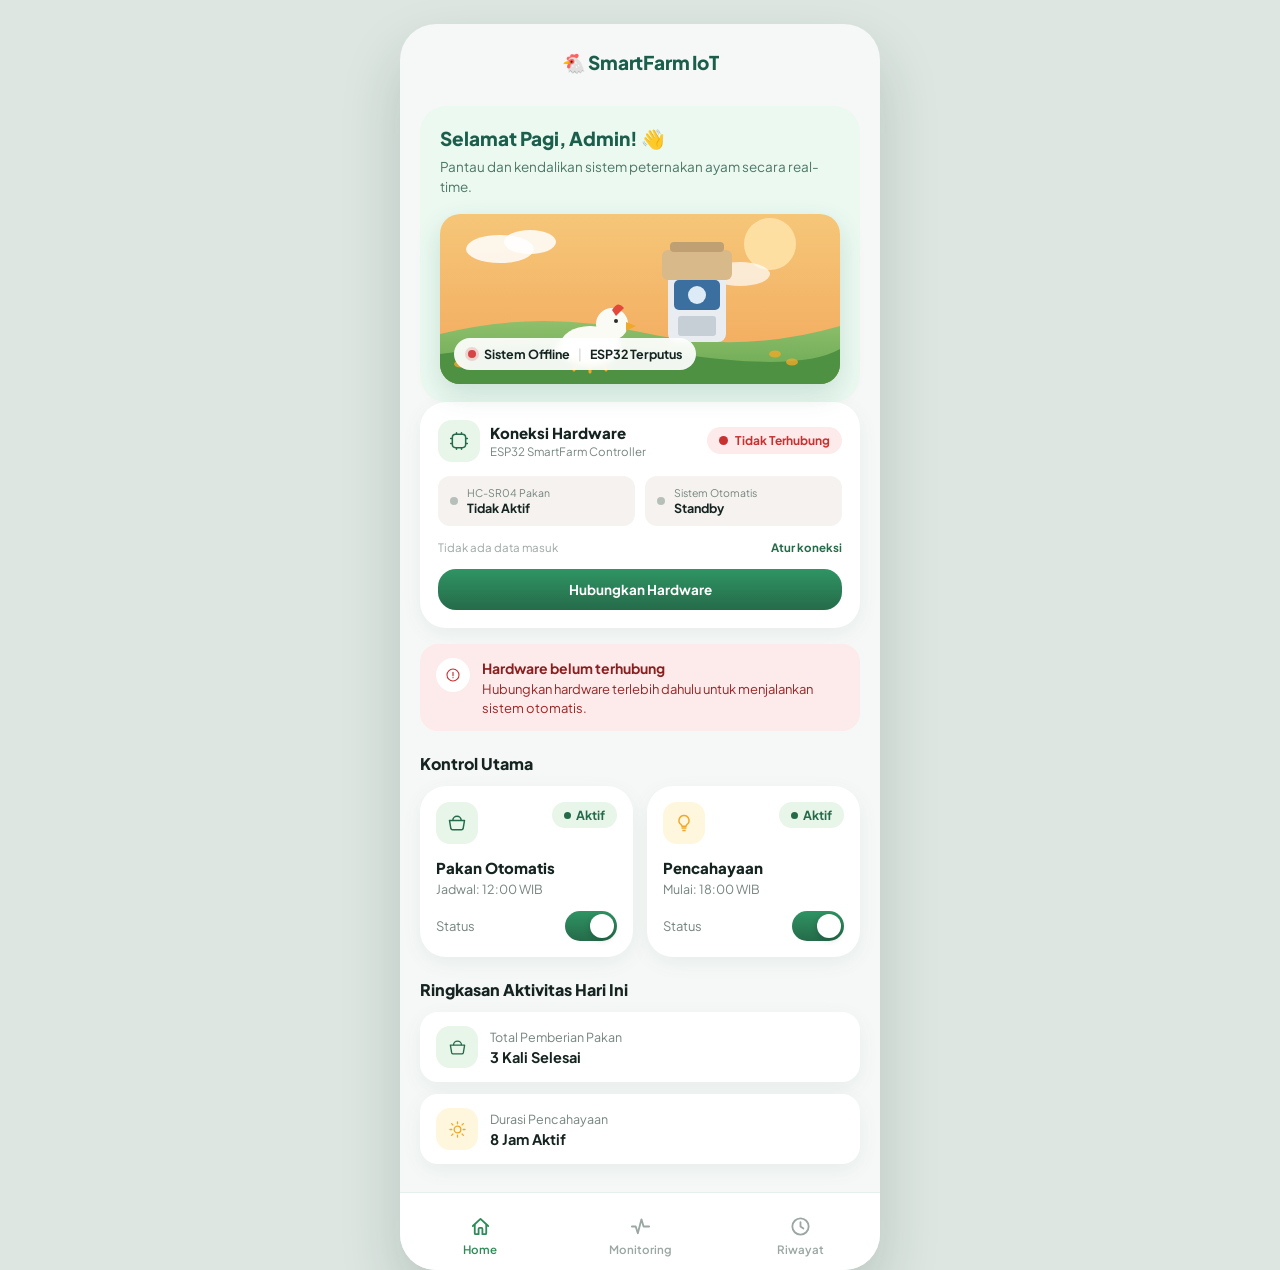
==== index.html @ 2bcd1211 "add SmartFarm application" ====
<!DOCTYPE html>
<html lang="id">
<head>
<meta charset="UTF-8">
<meta name="viewport" content="width=device-width, initial-scale=1, viewport-fit=cover">
<title>SmartFarm IoT — Beranda</title>
<link rel="stylesheet" href="css/base.css">
<link rel="stylesheet" href="css/hardware.css">
<link rel="stylesheet" href="css/home.css">
</head>
<body>
<div class="app-shell">

  <header class="topbar center-title">
    <span class="topbar-title">🐔 SmartFarm IoT</span>
  </header>

  <main class="page-content">

    <section class="welcome-card">
      <h1 id="greeting">Selamat Pagi, Admin! 👋</h1>
      <p>Pantau dan kendalikan sistem peternakan ayam secara real-time.</p>

      <div class="hero-banner" id="heroBanner">
        <svg viewBox="0 0 400 190" preserveAspectRatio="xMidYMid slice" class="hero-svg" aria-hidden="true">
          <defs>
            <linearGradient id="skyGrad" x1="0" y1="0" x2="0" y2="1">
              <stop offset="0" stop-color="#F6C87A"/>
              <stop offset="1" stop-color="#F2A65A"/>
            </linearGradient>
            <linearGradient id="groundGrad" x1="0" y1="0" x2="0" y2="1">
              <stop offset="0" stop-color="#8FBF6B"/>
              <stop offset="1" stop-color="#5FA24B"/>
            </linearGradient>
          </defs>
          <rect width="400" height="190" fill="url(#skyGrad)"/>
          <circle cx="330" cy="40" r="26" fill="#FFE3A8" opacity=".9"/>
          <ellipse cx="60" cy="45" rx="34" ry="14" fill="#fff" opacity=".85"/>
          <ellipse cx="90" cy="38" rx="26" ry="12" fill="#fff" opacity=".85"/>
          <ellipse cx="300" cy="70" rx="30" ry="12" fill="#fff" opacity=".7"/>
          <path d="M0 130 Q100 105 200 128 T400 122 V190 H0 Z" fill="url(#groundGrad)"/>
          <path d="M0 150 Q120 132 240 150 T400 145 V190 H0 Z" fill="#4E9142"/>
          <!-- feeder machine -->
          <g transform="translate(228,68)">
            <rect x="0" y="0" width="58" height="70" rx="8" fill="#E9EDF1"/>
            <rect x="6" y="8" width="46" height="30" rx="5" fill="#3B6FA0"/>
            <circle cx="29" cy="23" r="9" fill="#DDEBF7"/>
            <rect x="10" y="44" width="38" height="20" rx="3" fill="#C7CFD6"/>
            <rect x="-6" y="-22" width="70" height="30" rx="6" fill="#D8B98A"/>
            <rect x="2" y="-30" width="54" height="10" rx="4" fill="#BFA073"/>
          </g>
          <!-- chicken -->
          <g transform="translate(120,96)">
            <ellipse cx="30" cy="46" rx="30" ry="20" fill="#FBFBF6"/>
            <circle cx="52" cy="24" r="16" fill="#FBFBF6"/>
            <path d="M52 10 q6 -10 12 -2 q-4 4 -8 8Z" fill="#E4483B"/>
            <path d="M66 22 l10 4 -10 5Z" fill="#EFA92A"/>
            <circle cx="56" cy="21" r="2" fill="#2b2b2b"/>
            <path d="M6 40 q-10 4 -14 14 q10 0 16 -6Z" fill="#FBFBF6"/>
            <path d="M18 60 l-4 10M30 62 l0 10M42 60 l4 10" stroke="#EFA92A" stroke-width="3" stroke-linecap="round"/>
          </g>
          <ellipse cx="335" cy="150" rx="6" ry="3.5" fill="#EFA92A" opacity=".8"/>
          <ellipse cx="352" cy="158" rx="6" ry="3.5" fill="#EFA92A" opacity=".8"/>
          <ellipse cx="20" cy="160" rx="6" ry="3.5" fill="#EFA92A" opacity=".8"/>
        </svg>

        <div class="hero-status">
          <span class="dot-live" id="heroDot"></span>
          <span id="heroStatusText">Sistem Online</span>
          <span class="hero-sep">|</span>
          <span id="heroHwText">ESP32 Terhubung</span>
        </div>
      </div>
    </section>

    <section class="card hw-card" id="hwCard">
      <div class="hw-head">
        <div class="hw-head-left">
          <span class="control-ico ico-green" id="hwIcon">
            <svg width="20" height="20" viewBox="0 0 24 24" fill="none"><rect x="4" y="4" width="16" height="16" rx="4" stroke="currentColor" stroke-width="1.8"/><path d="M9 4V2M15 4V2M9 22v-2M15 22v-2M4 9H2M4 15H2M22 9h-2M22 15h-2" stroke="currentColor" stroke-width="1.8" stroke-linecap="round"/></svg>
          </span>
          <div style="min-width:0;">
            <div class="hw-title">Koneksi Hardware</div>
            <div class="hw-sub" id="hwSubText">ESP32 SmartFarm Controller</div>
          </div>
        </div>
        <span class="hw-pill on" id="hwPill"><span class="hw-dot"></span><span id="hwPillText">Terhubung</span></span>
      </div>

      <div class="hw-sensor-grid">
        <div class="hw-sensor-item on" id="hwSensorPakan">
          <span class="hw-dot"></span>
          <div class="hw-sensor-text"><span>HC-SR04 Pakan</span><strong id="hwSensorPakanText">Aktif</strong></div>
        </div>
        <div class="hw-sensor-item on" id="hwSensorCahaya">
          <span class="hw-dot"></span>
          <div class="hw-sensor-text"><span>Sistem Otomatis</span><strong id="hwSensorOtomatisText">Aktif</strong></div>
        </div>
      </div>

      <div class="hw-meta">
        <span id="hwLastSeen">Data terakhir: baru saja</span>
        <a class="hw-manage-link" href="hubungkan-esp32.html">Atur koneksi</a>
      </div>

      <button class="hw-connect-btn" id="hwConnectBtn" hidden>Hubungkan Hardware</button>
    </section>

    <div class="warning-banner" id="hwWarningBanner" hidden>
      <span class="info-ico">
        <svg width="16" height="16" viewBox="0 0 24 24" fill="none"><circle cx="12" cy="12" r="9" stroke="currentColor" stroke-width="1.6"/><path d="M12 8v5M12 16v.01" stroke="currentColor" stroke-width="1.8" stroke-linecap="round"/></svg>
      </span>
      <p><strong>Hardware belum terhubung</strong>Hubungkan hardware terlebih dahulu untuk menjalankan sistem otomatis.</p>
    </div>

    <h2 class="section-title">Kontrol Utama</h2>
    <div class="control-grid">
      <a class="control-card" href="pakan-otomatis.html">
        <div class="control-top">
          <span class="control-ico ico-green">
            <svg width="20" height="20" viewBox="0 0 24 24" fill="none"><path d="M3 9h18l-1.6 9.6A2 2 0 0 1 17.43 20H6.57a2 2 0 0 1-1.97-1.4L3 9Z" stroke="currentColor" stroke-width="1.8" stroke-linejoin="round"/><path d="M7 9a5 5 0 0 1 10 0" stroke="currentColor" stroke-width="1.8"/></svg>
          </span>
          <span class="badge badge-green" id="badgePakan"><span class="badge-dot"></span>Aktif</span>
        </div>
        <h3>Pakan Otomatis</h3>
        <p class="muted" id="jadwalPakanText">Jadwal: 12:00 WIB</p>
        <div class="control-status">
          <span class="muted">Status</span>
          <button class="switch" data-key="pakanOtomatis" data-nav-stop></button>
        </div>
      </a>

      <a class="control-card" href="lampu-otomatis.html">
        <div class="control-top">
          <span class="control-ico ico-yellow">
            <svg width="20" height="20" viewBox="0 0 24 24" fill="none"><path d="M9 18h6M10 21h4M12 3a6 6 0 0 0-3.6 10.8c.6.45 1.1 1.24 1.1 2.05V16h5v-.15c0-.81.5-1.6 1.1-2.05A6 6 0 0 0 12 3Z" stroke="currentColor" stroke-width="1.8" stroke-linejoin="round"/></svg>
          </span>
          <span class="badge badge-green" id="badgeLampu"><span class="badge-dot"></span>Aktif</span>
        </div>
        <h3>Pencahayaan</h3>
        <p class="muted" id="jadwalLampuText">Mulai: 18:00 WIB</p>
        <div class="control-status">
          <span class="muted">Status</span>
          <button class="switch" data-key="lampuOtomatis" data-nav-stop></button>
        </div>
      </a>
    </div>

    <h2 class="section-title">Ringkasan Aktivitas Hari Ini</h2>
    <div class="summary-list">
      <div class="summary-item">
        <span class="control-ico ico-green">
          <svg width="19" height="19" viewBox="0 0 24 24" fill="none"><path d="M3 9h18l-1.6 9.6A2 2 0 0 1 17.43 20H6.57a2 2 0 0 1-1.97-1.4L3 9Z" stroke="currentColor" stroke-width="1.7" stroke-linejoin="round"/><path d="M7 9a5 5 0 0 1 10 0" stroke="currentColor" stroke-width="1.7"/></svg>
        </span>
        <div class="summary-text">
          <span class="muted">Total Pemberian Pakan</span>
          <strong id="totalPakanText">3 Kali Selesai</strong>
        </div>
      </div>
      <div class="summary-item">
        <span class="control-ico ico-yellow">
          <svg width="19" height="19" viewBox="0 0 24 24" fill="none"><circle cx="12" cy="12" r="4.2" stroke="currentColor" stroke-width="1.7"/><path d="M12 2.5v2.3M12 19.2v2.3M4.6 4.6l1.6 1.6M17.8 17.8l1.6 1.6M2.5 12h2.3M19.2 12h2.3M4.6 19.4l1.6-1.6M17.8 6.2l1.6-1.6" stroke="currentColor" stroke-width="1.7" stroke-linecap="round"/></svg>
        </span>
        <div class="summary-text">
          <span class="muted">Durasi Pencahayaan</span>
          <strong id="durasiLampuText">8 Jam Aktif</strong>
        </div>
      </div>
    </div>

  </main>

  <nav class="bottom-nav">
    <a class="nav-item active" href="index.html">
      <svg viewBox="0 0 24 24" fill="none"><path d="M4 11.5 12 4l8 7.5" stroke="currentColor" stroke-width="1.9" stroke-linecap="round" stroke-linejoin="round"/><path d="M6 10v9a1 1 0 0 0 1 1h3v-5.5a1 1 0 0 1 1-1h2a1 1 0 0 1 1 1V20h3a1 1 0 0 0 1-1v-9" stroke="currentColor" stroke-width="1.9" stroke-linejoin="round"/></svg>
      <span>Home</span>
    </a>
    <a class="nav-item" href="monitoring.html">
      <svg viewBox="0 0 24 24" fill="none"><path d="M3 12h4l2.2 7L13 4.5 15.2 12H21" stroke="currentColor" stroke-width="1.9" stroke-linecap="round" stroke-linejoin="round"/></svg>
      <span>Monitoring</span>
    </a>
    <a class="nav-item" href="riwayat.html">
      <svg viewBox="0 0 24 24" fill="none"><circle cx="12" cy="12" r="8.5" stroke="currentColor" stroke-width="1.9"/><path d="M12 7.5V12l3 2" stroke="currentColor" stroke-width="1.9" stroke-linecap="round" stroke-linejoin="round"/></svg>
      <span>Riwayat</span>
    </a>
  </nav>
</div>

<script src="js/shared.js"></script>
<script src="js/hardware.js"></script>
<script src="js/automation.js"></script>
<script src="js/home.js"></script>
</body>
</html>
---- css/base.css ----
/* =========================================================
   SmartFarm IoT — Base styles, design tokens, shared components
   ========================================================= */

@import url('https://fonts.googleapis.com/css2?family=Plus+Jakarta+Sans:wght@400;500;600;700;800&display=swap');

:root{
  /* Colors */
  --bg:#F6F8F7;
  --bg-mint:#EBF9F1;
  --white:#FFFFFF;
  --green-dark:#1B5E4B;
  --green:#2E8B57;
  --green-deep:#2F6B57;
  --green-700:#256B4A;
  --badge-bg:#E8F5E9;
  --yellow-bg:#FEF6DD;
  --yellow:#EFA92A;
  --orange:#FF5F2D;
  --orange-bg:#FFF0EB;
  --blue-bg:#E8EEFB;
  --blue:#3B5BDB;
  --text:#152420;
  --text-muted:#75847E;
  --text-soft:#9AA7A2;
  --border:#E7EFEB;
  --white-60:rgba(255,255,255,.6);

  /* Radius */
  --r-lg:26px;
  --r-md:18px;
  --r-sm:12px;
  --r-pill:999px;

  /* Shadow */
  --shadow-card:0 6px 20px rgba(27,94,75,.07);
  --shadow-fab:0 10px 24px rgba(46,139,87,.28);

  /* Layout */
  --app-max:480px;
  --topbar-h:64px;
  --navbar-h:78px;

  --font: 'Plus Jakarta Sans', -apple-system, BlinkMacSystemFont, 'Segoe UI', sans-serif;
}

*,*::before,*::after{ box-sizing:border-box; }
html,body{ height:100%; }
body{
  margin:0;
  font-family:var(--font);
  background:var(--bg);
  color:var(--text);
  -webkit-font-smoothing:antialiased;
  text-rendering:optimizeLegibility;
}
h1,h2,h3,p,ul{ margin:0; }
ul{ list-style:none; padding:0; }
button{ font-family:inherit; }
a{ text-decoration:none; color:inherit; }
img{ max-width:100%; display:block; }
input{ font-family:inherit; }

:focus-visible{
  outline:2.5px solid var(--green);
  outline-offset:2px;
}

/* ---------- App shell ---------- */
.app-shell{
  max-width:var(--app-max);
  min-height:100dvh;
  margin:0 auto;
  background:var(--bg);
  position:relative;
  display:flex;
  flex-direction:column;
  overflow-x:hidden;
}

.page-content{
  flex:1;
  padding:18px 20px calc(var(--navbar-h) + 28px);
}

/* Wider screens: frame the app like a phone */
@media (min-width:560px){
  body{ background:#DDE6E1; }
  .app-shell{
    margin:24px auto;
    min-height:calc(100dvh - 48px);
    border-radius:36px;
    box-shadow:0 30px 60px rgba(20,50,40,.18);
    overflow:hidden;
  }
}

/* ---------- Top bar ---------- */
.topbar{
  display:flex;
  align-items:center;
  gap:12px;
  padding:18px 20px 6px;
  min-height:var(--topbar-h);
}
.topbar.center-title{
  display:grid;
  grid-template-columns:42px 1fr 42px;
  align-items:center;
  column-gap:8px;
  position:relative;
}
.topbar-title{
  font-size:19px;
  font-weight:800;
  color:var(--green-dark);
  letter-spacing:-.2px;
}
.topbar.center-title .topbar-title{
  grid-column:2;
  text-align:center;
  justify-self:center;
  overflow:hidden;
  text-overflow:ellipsis;
  white-space:nowrap;
  max-width:100%;
}
.topbar.center-title .icon-btn:first-of-type{ grid-column:1; }
.topbar.center-title .icon-btn:last-of-type:not(:first-of-type){ grid-column:3; justify-self:end; }
.icon-btn{
  width:42px; height:42px;
  border-radius:50%;
  border:none;
  background:var(--white);
  display:flex; align-items:center; justify-content:center;
  box-shadow:var(--shadow-card);
  cursor:pointer;
  color:var(--green-dark);
  flex-shrink:0;
  transition:transform .15s ease, box-shadow .15s ease;
}
.icon-btn:active{ transform:scale(.92); }
.icon-btn.spacer{ visibility:hidden; }

/* ---------- Cards ---------- */
.card{
  background:var(--white);
  border-radius:var(--r-lg);
  box-shadow:var(--shadow-card);
  padding:18px;
}

/* ---------- Buttons ---------- */
.btn{
  display:flex; align-items:center; justify-content:center;
  gap:8px;
  width:100%;
  padding:16px 18px;
  border-radius:var(--r-md);
  font-size:15.5px;
  font-weight:700;
  border:none;
  cursor:pointer;
  transition:transform .12s ease, filter .15s ease, background .15s ease;
  -webkit-tap-highlight-color:transparent;
}
.btn:active{ transform:scale(.98); }
.btn-primary{
  background:linear-gradient(180deg,#2F9463,var(--green-700));
  color:#fff;
  box-shadow:0 10px 22px rgba(46,139,87,.28);
}
.btn-primary:active{ filter:brightness(.96); }
.btn-outline{
  background:var(--white);
  color:var(--green-700);
  border:1.5px solid var(--green-700);
}
.btn-outline:active{ background:var(--badge-bg); }
.btn-orange{
  background:linear-gradient(180deg,#FF6B3D,#F0491A);
  color:#fff;
  box-shadow:0 10px 22px rgba(255,95,45,.28);
}
.btn[disabled]{ opacity:.5; cursor:not-allowed; transform:none; }

/* ---------- Badges ---------- */
.badge{
  display:inline-flex; align-items:center; gap:5px;
  font-size:12.5px; font-weight:700;
  padding:5px 12px;
  border-radius:var(--r-pill);
  white-space:nowrap;
}
.badge-green{ background:var(--badge-bg); color:var(--green-700); }
.badge-yellow{ background:var(--yellow-bg); color:#A46B04; }
.badge-orange{ background:var(--orange-bg); color:#D8451A; }
.badge-blue{ background:var(--blue-bg); color:var(--blue); }
.badge-dot{
  width:7px; height:7px; border-radius:50%;
  background:currentColor;
  flex-shrink:0;
}

/* ---------- Toggle switch ---------- */
.switch{
  position:relative;
  width:52px; height:30px;
  border-radius:var(--r-pill);
  background:#DCE3E0;
  border:none;
  cursor:pointer;
  flex-shrink:0;
  transition:background .25s ease;
  padding:3px;
}
.switch::after{
  content:'';
  position:absolute;
  top:3px; left:3px;
  width:24px; height:24px;
  border-radius:50%;
  background:#fff;
  box-shadow:0 2px 6px rgba(0,0,0,.18);
  transition:transform .25s cubic-bezier(.4,0,.2,1);
}
.switch.on{ background:linear-gradient(180deg,#2F9463,var(--green-700)); }
.switch.on::after{ transform:translateX(22px); }

/* ---------- Bottom nav ---------- */
.bottom-nav{
  position:fixed;
  left:0; right:0; bottom:0;
  max-width:var(--app-max);
  margin:0 auto;
  height:var(--navbar-h);
  background:var(--white);
  display:flex;
  border-top:1px solid var(--border);
  padding-bottom:env(safe-area-inset-bottom);
  z-index:40;
}
@media (min-width:560px){
  .bottom-nav{ position:absolute; }
}
.nav-item{
  flex:1;
  display:flex; flex-direction:column; align-items:center; justify-content:center;
  gap:4px;
  background:none; border:none;
  color:var(--text-soft);
  cursor:pointer;
  padding-top:8px;
}
.nav-item svg{ width:23px; height:23px; }
.nav-item span{ font-size:11.5px; font-weight:600; }
.nav-item.active{ color:var(--green); }

/* ---------- Icon chips (shared across pages) ---------- */
.control-ico{
  width:42px; height:42px;
  border-radius:14px;
  display:flex; align-items:center; justify-content:center;
  flex-shrink:0;
}
.ico-green{ background:var(--badge-bg); color:var(--green-700); }
.ico-yellow{ background:var(--yellow-bg); color:var(--yellow); }
.ico-plus{ background:var(--badge-bg); color:var(--green-700); }

/* ---------- Section heading ---------- */
.section-title{
  font-size:16px;
  font-weight:800;
  color:var(--text);
  margin:22px 0 12px;
}
.section-title:first-child{ margin-top:0; }

/* ---------- Info banner ---------- */
.info-banner{
  display:flex;
  gap:12px;
  align-items:flex-start;
  background:var(--badge-bg);
  border-radius:var(--r-md);
  padding:14px 16px;
}
.info-banner .info-ico{
  width:34px;height:34px;border-radius:50%;
  background:#fff;
  display:flex;align-items:center;justify-content:center;
  flex-shrink:0;
  color:var(--green-700);
}
.info-banner p{ font-size:13px; color:var(--green-700); line-height:1.45; }
.info-banner strong{ display:block; font-size:14px; margin-bottom:2px; color:var(--green-dark); }

/* ---------- Toast ---------- */
.toast{
  position:fixed;
  left:50%;
  bottom:calc(var(--navbar-h) + 18px);
  transform:translateX(-50%) translateY(20px);
  background:var(--green-dark);
  color:#fff;
  padding:13px 22px;
  border-radius:var(--r-pill);
  font-size:13.5px;
  font-weight:600;
  box-shadow:0 14px 30px rgba(0,0,0,.22);
  opacity:0;
  pointer-events:none;
  transition:opacity .25s ease, transform .25s ease;
  z-index:80;
  max-width:88%;
  text-align:center;
  white-space:nowrap;
  overflow:hidden;
  text-overflow:ellipsis;
}
.toast.show{
  opacity:1;
  transform:translateX(-50%) translateY(0);
}

/* ---------- Stepper (shared: used on jadwal-pakan & isi-ulang-pakan) ---------- */
.stepper{ display:flex; align-items:center; gap:14px; }
.stepper span{ font-size:16px; font-weight:800; min-width:64px; text-align:center; }
.step-btn{
  width:36px; height:36px; border-radius:50%;
  border:none;
  background:var(--badge-bg);
  color:var(--green-700);
  font-size:18px; font-weight:700;
  cursor:pointer;
  display:flex; align-items:center; justify-content:center;
  flex-shrink:0;
  transition:transform .12s ease;
}
.step-btn.primary{
  background:linear-gradient(180deg,#2F9463,var(--green-700));
  color:#fff;
}
.step-btn:active{ transform:scale(.9); }

/* ---------- Day pill selector (shared: jadwal-pakan & jadwal-lampu) ---------- */
.day-pills{ display:flex; gap:8px; flex-wrap:wrap; }
.day-pill{
  width:46px; height:46px;
  border-radius:50%;
  border:none;
  background:var(--badge-bg);
  color:var(--green-700);
  font-weight:700; font-size:13px;
  cursor:pointer;
  transition:background .15s ease, color .15s ease, opacity .15s ease;
}
.day-pill.active{
  background:var(--green-dark);
  color:#fff;
}

/* ---------- Utility ---------- */
.muted{ color:var(--text-muted); }
.flex-between{ display:flex; align-items:center; justify-content:space-between; }
.row-gap{ display:flex; align-items:center; gap:10px; }

::-webkit-scrollbar{ display:none; }
* { scrollbar-width:none; }
---- css/hardware.css ----
/* =========================================================
   SmartFarm IoT — Hardware status components (shared)
   Used on: Dashboard, Monitoring, Pakan Otomatis, Lampu Otomatis
   ========================================================= */

.hw-card{ margin-bottom:16px; }
.hw-head{ display:flex; align-items:center; justify-content:space-between; gap:10px; }
.hw-head-left{ display:flex; align-items:center; gap:10px; min-width:0; }
.hw-title{ font-size:15px; font-weight:800; color:var(--text); }
.hw-sub{ font-size:11.5px; color:var(--text-muted); margin-top:2px; overflow:hidden; text-overflow:ellipsis; white-space:nowrap; }

.hw-pill{
  display:inline-flex; align-items:center; gap:7px;
  font-size:12px; font-weight:700;
  padding:6px 12px;
  border-radius:var(--r-pill);
  flex-shrink:0;
  white-space:nowrap;
}
.hw-pill.on{ background:var(--badge-bg); color:var(--green-700); }
.hw-pill.off{ background:#FDEAEA; color:#C93030; }
.hw-pill.connecting{ background:var(--yellow-bg); color:#A46B04; }

.hw-dot{ width:9px; height:9px; border-radius:50%; background:currentColor; flex-shrink:0; }
.hw-pill.on .hw-dot{ animation:hwPulse 1.6s ease-in-out infinite; }

@keyframes hwPulse{
  0%,100%{ opacity:1; }
  50%{ opacity:.5; }
}

.hw-sensor-grid{
  display:grid;
  grid-template-columns:1fr 1fr;
  gap:10px;
  margin-top:14px;
}
.hw-sensor-item{
  display:flex; align-items:center; gap:9px;
  background:var(--bg-mint);
  border-radius:var(--r-sm);
  padding:10px 12px;
  min-width:0;
}
.hw-sensor-item .hw-dot{ width:8px; height:8px; }
.hw-sensor-item.off{ background:#F5F2EF; }
.hw-sensor-item.off .hw-dot{ background:#B7BFBB; }
.hw-sensor-item.on .hw-dot{ background:var(--green); }
.hw-sensor-item.warn .hw-dot{ background:var(--yellow); }
.hw-sensor-text{ display:flex; flex-direction:column; gap:1px; min-width:0; }
.hw-sensor-text span{ font-size:10.5px; color:var(--text-muted); }
.hw-sensor-text strong{ font-size:12.5px; overflow:hidden; text-overflow:ellipsis; white-space:nowrap; }

.hw-meta{
  display:flex; align-items:center; justify-content:space-between;
  margin-top:14px;
  font-size:11.5px; color:var(--text-soft);
}
.hw-manage-link{ color:var(--green-700); font-weight:700; white-space:nowrap; }

.hw-connect-btn{
  margin-top:14px;
  width:100%;
  padding:12px;
  border-radius:var(--r-md);
  border:none;
  font-weight:700;
  font-size:13.5px;
  cursor:pointer;
  background:linear-gradient(180deg,#2F9463,var(--green-700));
  color:#fff;
  transition:transform .12s ease, opacity .15s ease;
}
.hw-connect-btn:active{ transform:scale(.98); }
.hw-connect-btn[disabled]{ opacity:.65; cursor:not-allowed; }

.warning-banner{
  display:flex; gap:12px; align-items:flex-start;
  background:#FDEAEA;
  border-radius:var(--r-md);
  padding:14px 16px;
  margin-bottom:16px;
}
.warning-banner[hidden]{ display:none; }
.warning-banner .info-ico{
  width:34px; height:34px; border-radius:50%;
  background:#fff; display:flex; align-items:center; justify-content:center;
  flex-shrink:0; color:#C93030;
}
.warning-banner p{ font-size:13px; color:#9B2626; line-height:1.45; }
.warning-banner strong{ display:block; font-size:14px; margin-bottom:2px; color:#8A1F1F; }

.proc-chip{
  display:inline-flex; align-items:center; gap:7px;
  font-size:11.5px; font-weight:700;
  padding:5px 12px; border-radius:var(--r-pill);
  background:var(--blue-bg); color:var(--blue);
  white-space:nowrap;
}
.proc-chip .hw-dot{ width:7px; height:7px; }
.proc-chip.busy .hw-dot{ animation:hwPulse 1s ease-in-out infinite; background:var(--blue); }
.proc-chip.ok{ background:var(--badge-bg); color:var(--green-700); }
.proc-chip.ok .hw-dot{ background:var(--green); }
.proc-chip.wait{ background:var(--yellow-bg); color:#A46B04; }
.proc-chip.wait .hw-dot{ background:var(--yellow); }
.proc-chip.err{ background:#FDEAEA; color:#C93030; }
.proc-chip.err .hw-dot{ background:#C93030; }

.sim-toggle-row{ display:flex; gap:8px; margin-top:12px; flex-wrap:wrap; }
.sim-toggle-btn{
  flex:1;
  min-width:80px;
  padding:9px 8px;
  border-radius:var(--r-sm);
  border:1.5px solid var(--border);
  background:#fff;
  color:var(--text-muted);
  font-size:11.5px;
  font-weight:700;
  cursor:pointer;
}
.sim-toggle-btn.active{
  background:var(--green-dark);
  color:#fff;
  border-color:var(--green-dark);
}
---- css/home.css ----
/* =========================================================
   SmartFarm IoT — Gaya khusus Halaman Beranda (index.html)
   ========================================================= */

.welcome-card{
  background:var(--bg-mint);
  border-radius:var(--r-lg);
  padding:20px 20px 18px;
}
.welcome-card h1{
  font-size:19px;
  font-weight:800;
  color:var(--green-dark);
  margin-bottom:6px;
}
.welcome-card > p{
  font-size:13.5px;
  color:#4C7767;
  line-height:1.5;
  margin-bottom:16px;
}

.hero-banner{
  position:relative;
  border-radius:20px;
  overflow:hidden;
  height:170px;
  box-shadow:0 10px 26px rgba(27,94,75,.16);
}
.hero-svg{ width:100%; height:100%; display:block; }

.hero-status{
  position:absolute;
  left:14px; bottom:14px;
  display:flex; align-items:center; gap:8px;
  background:rgba(255,255,255,.92);
  backdrop-filter:blur(3px);
  padding:8px 14px;
  border-radius:var(--r-pill);
  font-size:12.5px;
  font-weight:700;
  color:var(--text);
}
.hero-sep{ color:#C6D0CB; font-weight:400; }
.dot-live{
  width:8px; height:8px; border-radius:50%;
  background:var(--green);
  box-shadow:0 0 0 3px rgba(46,139,87,.22);
  flex-shrink:0;
  animation:dotPulse 1.8s ease-in-out infinite;
}
@keyframes dotPulse{ 0%,100%{ opacity:1; } 50%{ opacity:.55; } }
.dot-live.offline{ background:#D64545; box-shadow:0 0 0 3px rgba(214,69,69,.2); animation:none; }

.control-grid{
  display:grid;
  grid-template-columns:1fr 1fr;
  gap:14px;
}
.control-card{
  background:var(--white);
  border-radius:var(--r-lg);
  padding:16px;
  box-shadow:var(--shadow-card);
  display:block;
  transition:transform .15s ease;
}
.control-card:active{ transform:scale(.97); }
.control-top{
  display:flex; align-items:flex-start; justify-content:space-between;
  margin-bottom:14px;
}
.control-card h3{
  font-size:15px;
  font-weight:800;
  margin-bottom:4px;
}
.control-card p{ font-size:12.5px; margin-bottom:14px; }
.control-status{
  display:flex; align-items:center; justify-content:space-between;
  font-size:13px;
}

.summary-list{ display:flex; flex-direction:column; gap:12px; }
.summary-item{
  background:var(--white);
  border-radius:var(--r-md);
  padding:14px 16px;
  display:flex; align-items:center; gap:12px;
  box-shadow:var(--shadow-card);
}
.summary-text{ display:flex; flex-direction:column; gap:3px; }
.summary-text span{ font-size:12.5px; }
.summary-text strong{ font-size:14.5px; }
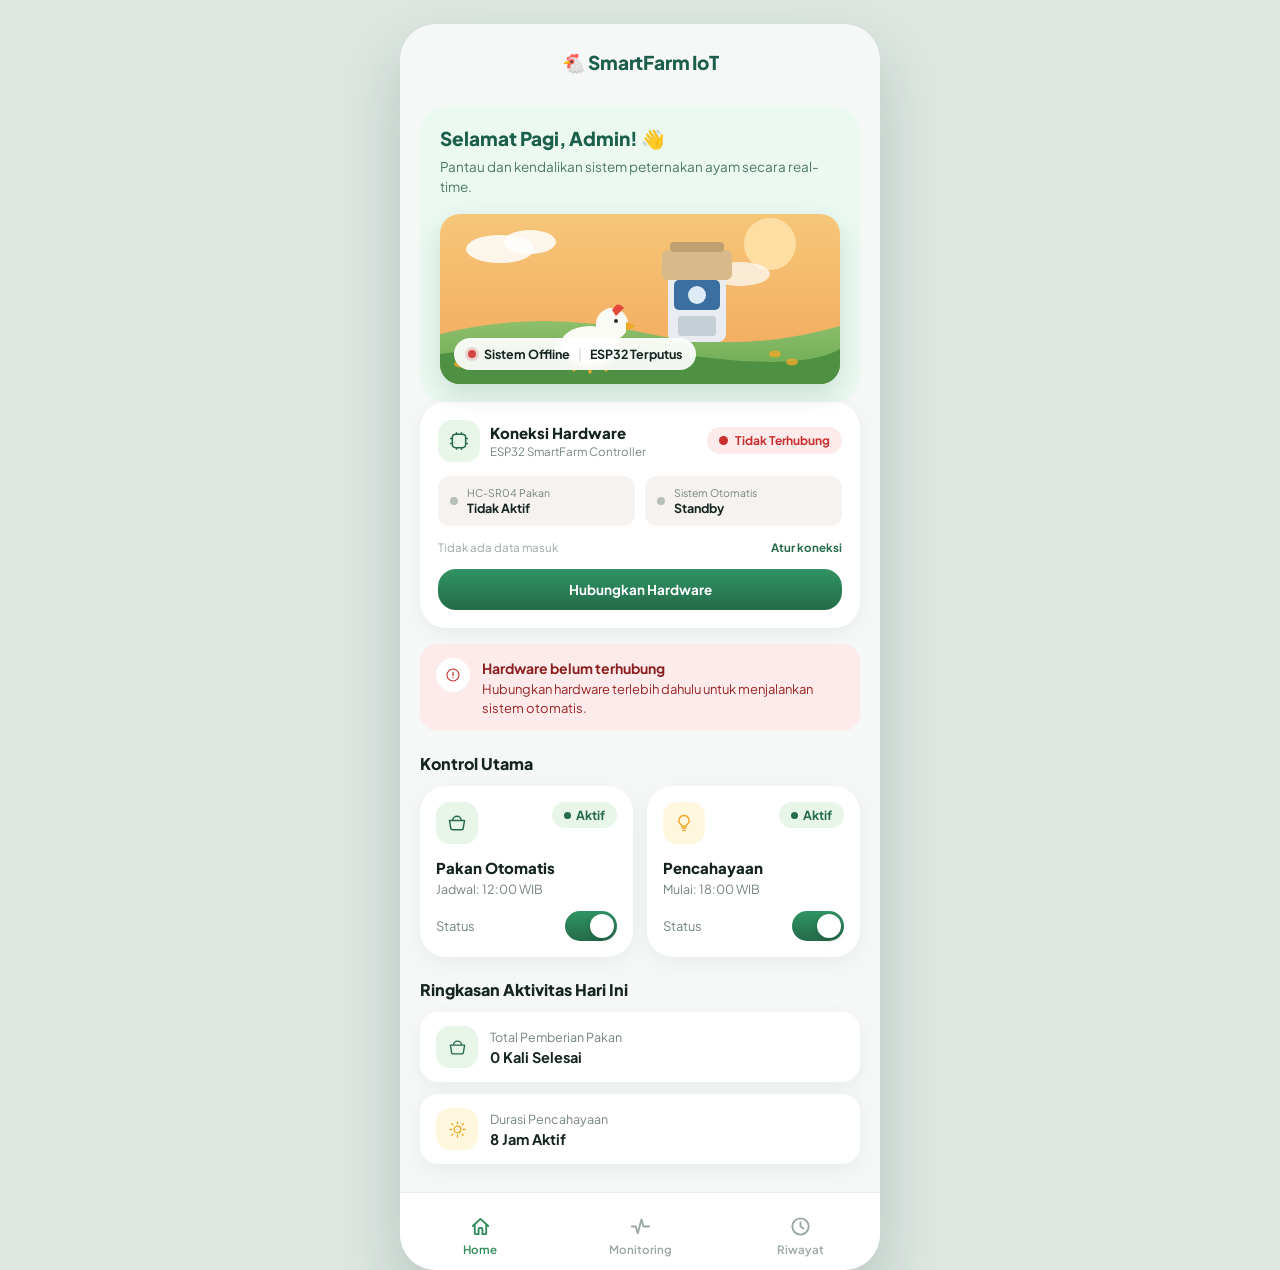
==== commit 2d7d1529: "fix: update sensor and remove demo data" ====
--- a/index.html
+++ b/index.html
@@ -84,17 +84,17 @@
             <div class="hw-sub" id="hwSubText">ESP32 SmartFarm Controller</div>
           </div>
         </div>
-        <span class="hw-pill on" id="hwPill"><span class="hw-dot"></span><span id="hwPillText">Terhubung</span></span>
+        <span class="hw-pill off" id="hwPill"><span class="hw-dot"></span><span id="hwPillText">Tidak Terhubung</span></span>
       </div>
 
       <div class="hw-sensor-grid">
-        <div class="hw-sensor-item on" id="hwSensorPakan">
+        <div class="hw-sensor-item off" id="hwSensorPakan">
           <span class="hw-dot"></span>
-          <div class="hw-sensor-text"><span>HC-SR04 Pakan</span><strong id="hwSensorPakanText">Aktif</strong></div>
+          <div class="hw-sensor-text"><span>HC-SR04 Pakan</span><strong id="hwSensorPakanText">Tidak Aktif</strong></div>
         </div>
-        <div class="hw-sensor-item on" id="hwSensorCahaya">
+        <div class="hw-sensor-item off" id="hwSensorCahaya">
           <span class="hw-dot"></span>
-          <div class="hw-sensor-text"><span>Sistem Otomatis</span><strong id="hwSensorOtomatisText">Aktif</strong></div>
+          <div class="hw-sensor-text"><span>Sistem Otomatis</span><strong id="hwSensorOtomatisText">Standby</strong></div>
         </div>
       </div>
 
@@ -154,7 +154,7 @@
         </span>
         <div class="summary-text">
           <span class="muted">Total Pemberian Pakan</span>
-          <strong id="totalPakanText">3 Kali Selesai</strong>
+          <strong id="totalPakanText">0 Kali Selesai</strong>
         </div>
       </div>
       <div class="summary-item">
--- a/css/base.css
+++ b/css/base.css
@@ -170,7 +170,7 @@
   color:#fff;
   box-shadow:0 10px 22px rgba(46,139,87,.28);
 }
-.btn-primary:active{ filter:brightness(.96); }
+.btn-primary:active{ opacity:.96; }
 .btn-outline{
   background:var(--white);
   color:var(--green-700);
--- a/css/hardware.css
+++ b/css/hardware.css
@@ -106,21 +106,3 @@
 .proc-chip.err{ background:#FDEAEA; color:#C93030; }
 .proc-chip.err .hw-dot{ background:#C93030; }
 
-.sim-toggle-row{ display:flex; gap:8px; margin-top:12px; flex-wrap:wrap; }
-.sim-toggle-btn{
-  flex:1;
-  min-width:80px;
-  padding:9px 8px;
-  border-radius:var(--r-sm);
-  border:1.5px solid var(--border);
-  background:#fff;
-  color:var(--text-muted);
-  font-size:11.5px;
-  font-weight:700;
-  cursor:pointer;
-}
-.sim-toggle-btn.active{
-  background:var(--green-dark);
-  color:#fff;
-  border-color:var(--green-dark);
-}
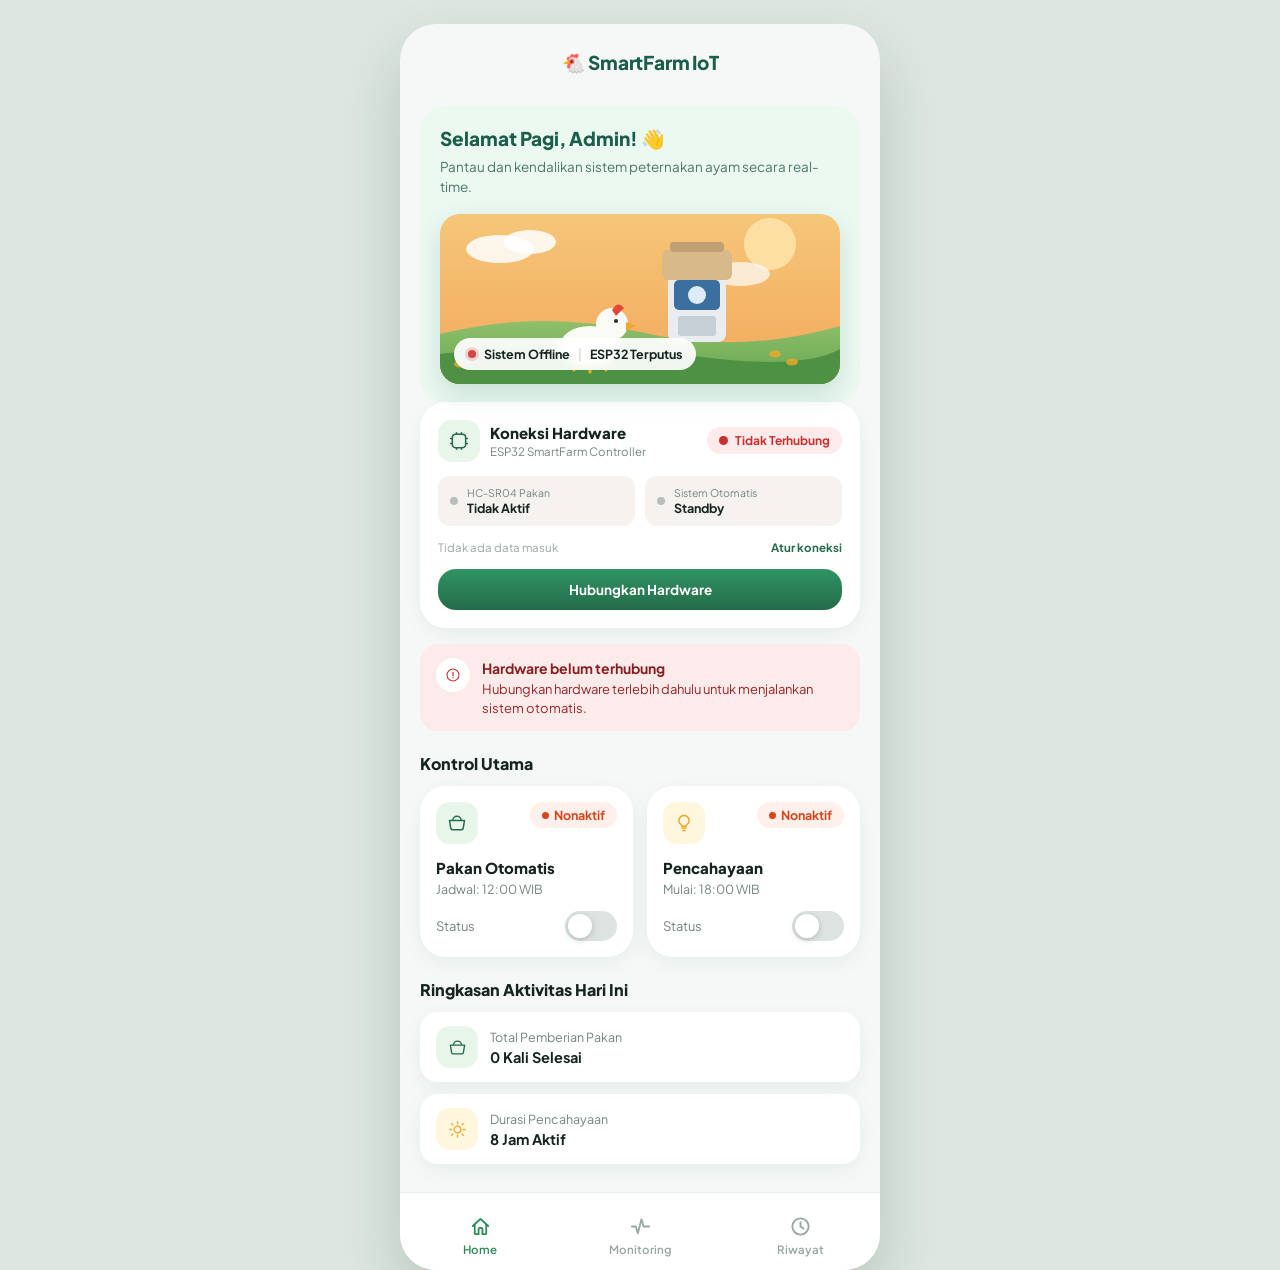
==== commit 5dd45f32: "Update SmartFarm frontend and API integration" ====
--- a/index.html
+++ b/index.html
@@ -186,6 +186,7 @@
   </nav>
 </div>
 
+<script src="js/api.js"></script>
 <script src="js/shared.js"></script>
 <script src="js/hardware.js"></script>
 <script src="js/automation.js"></script>
